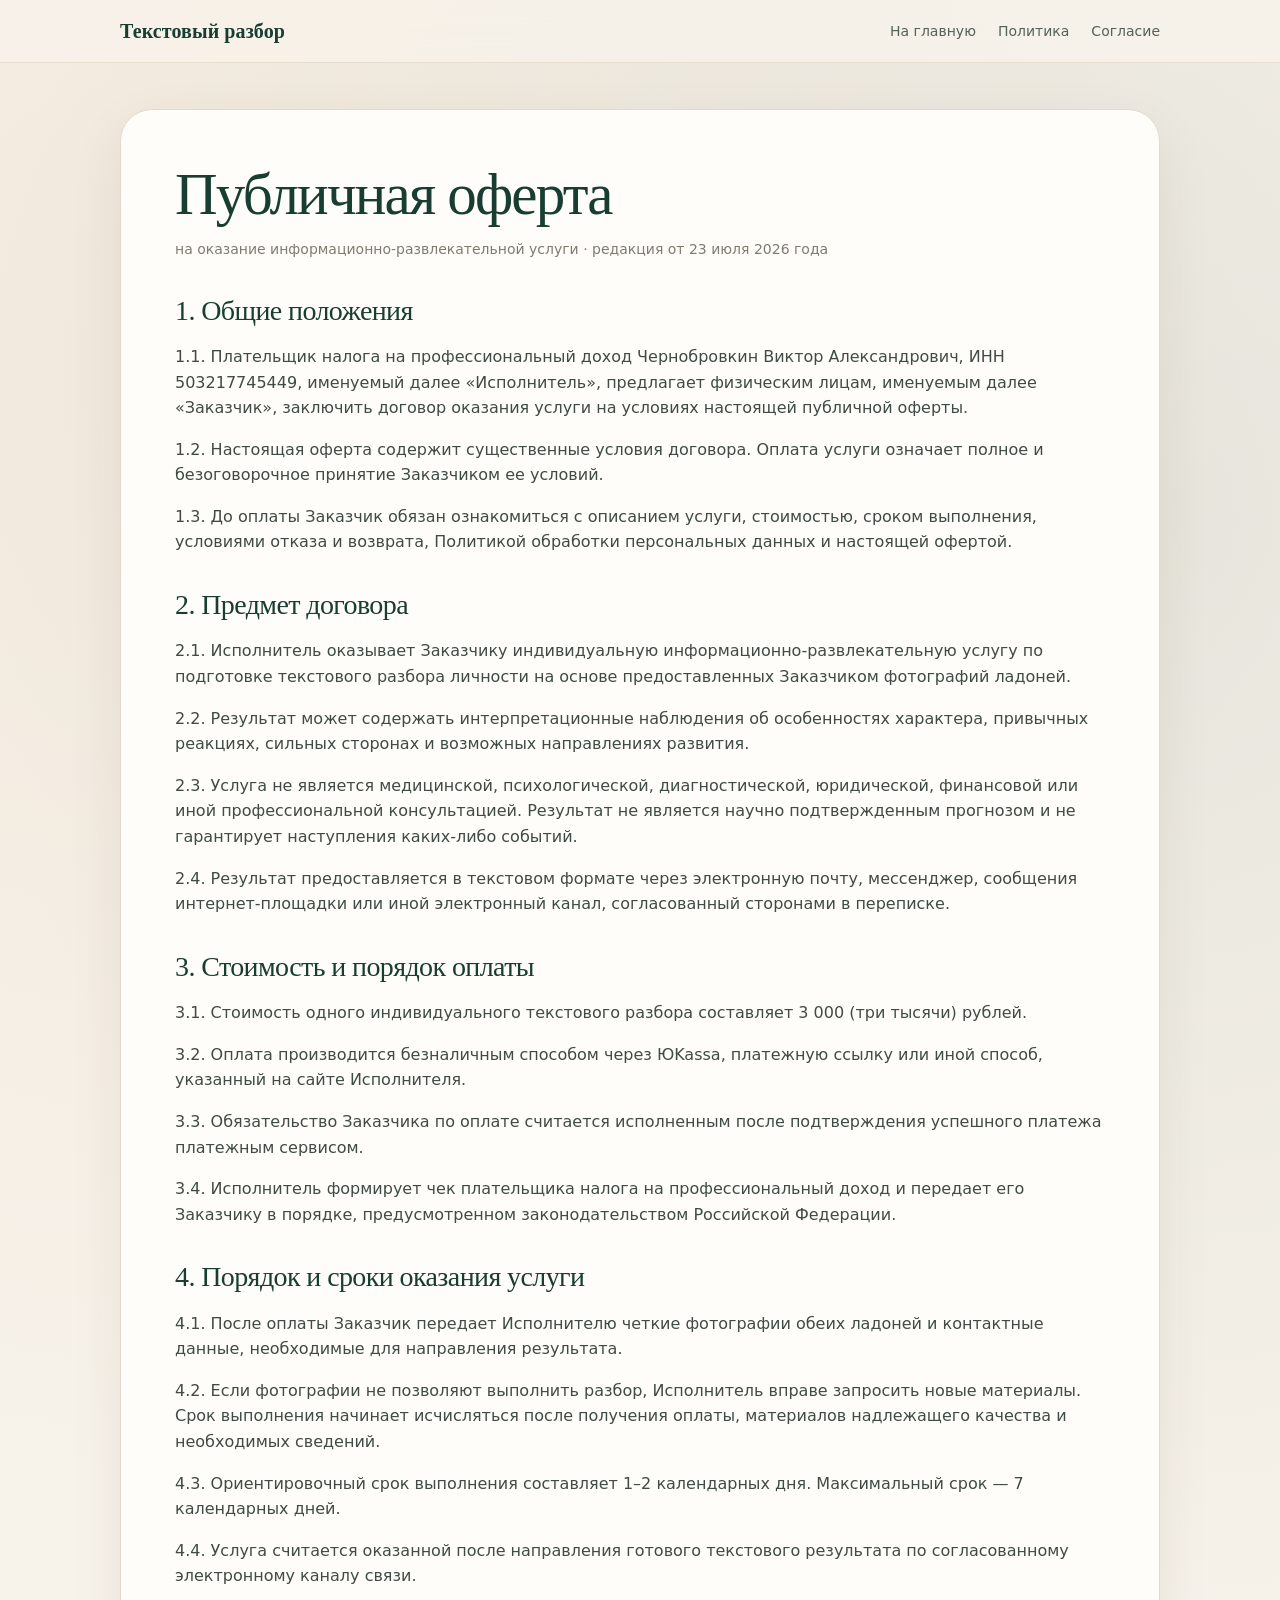
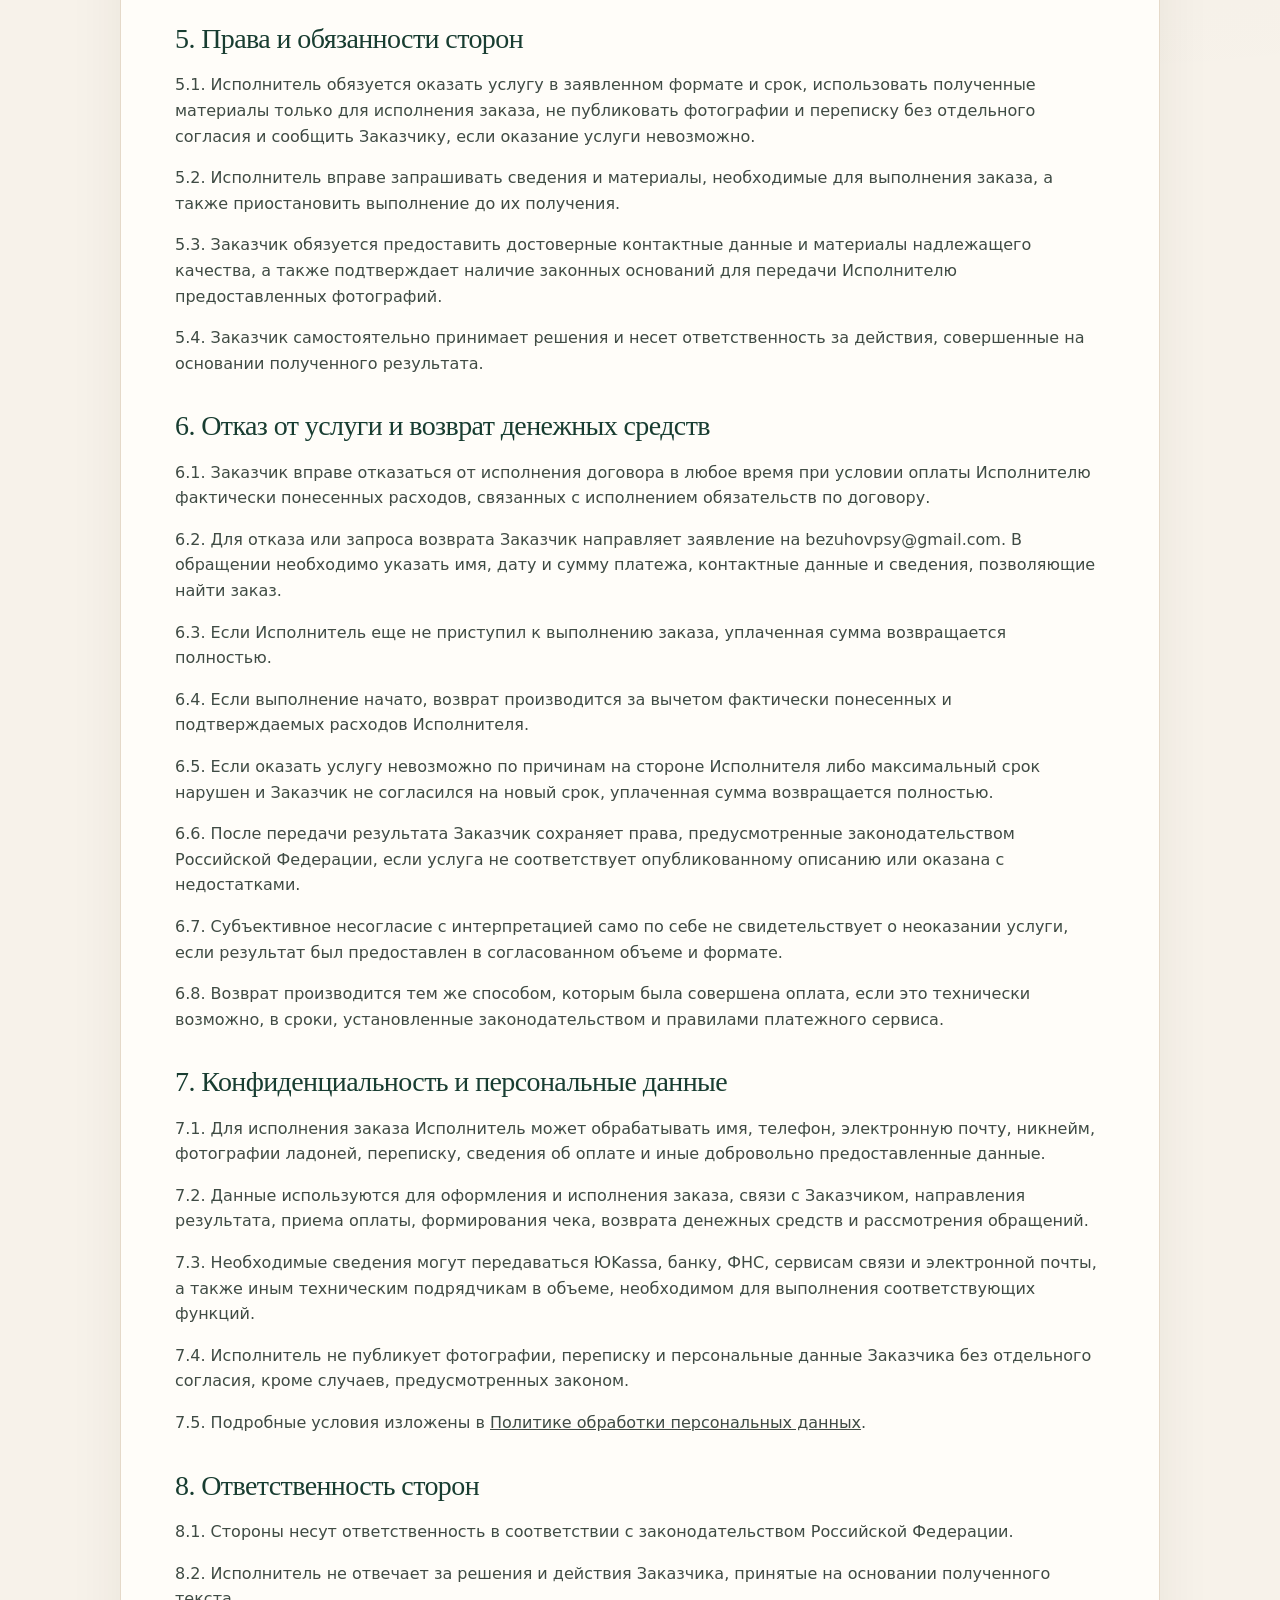
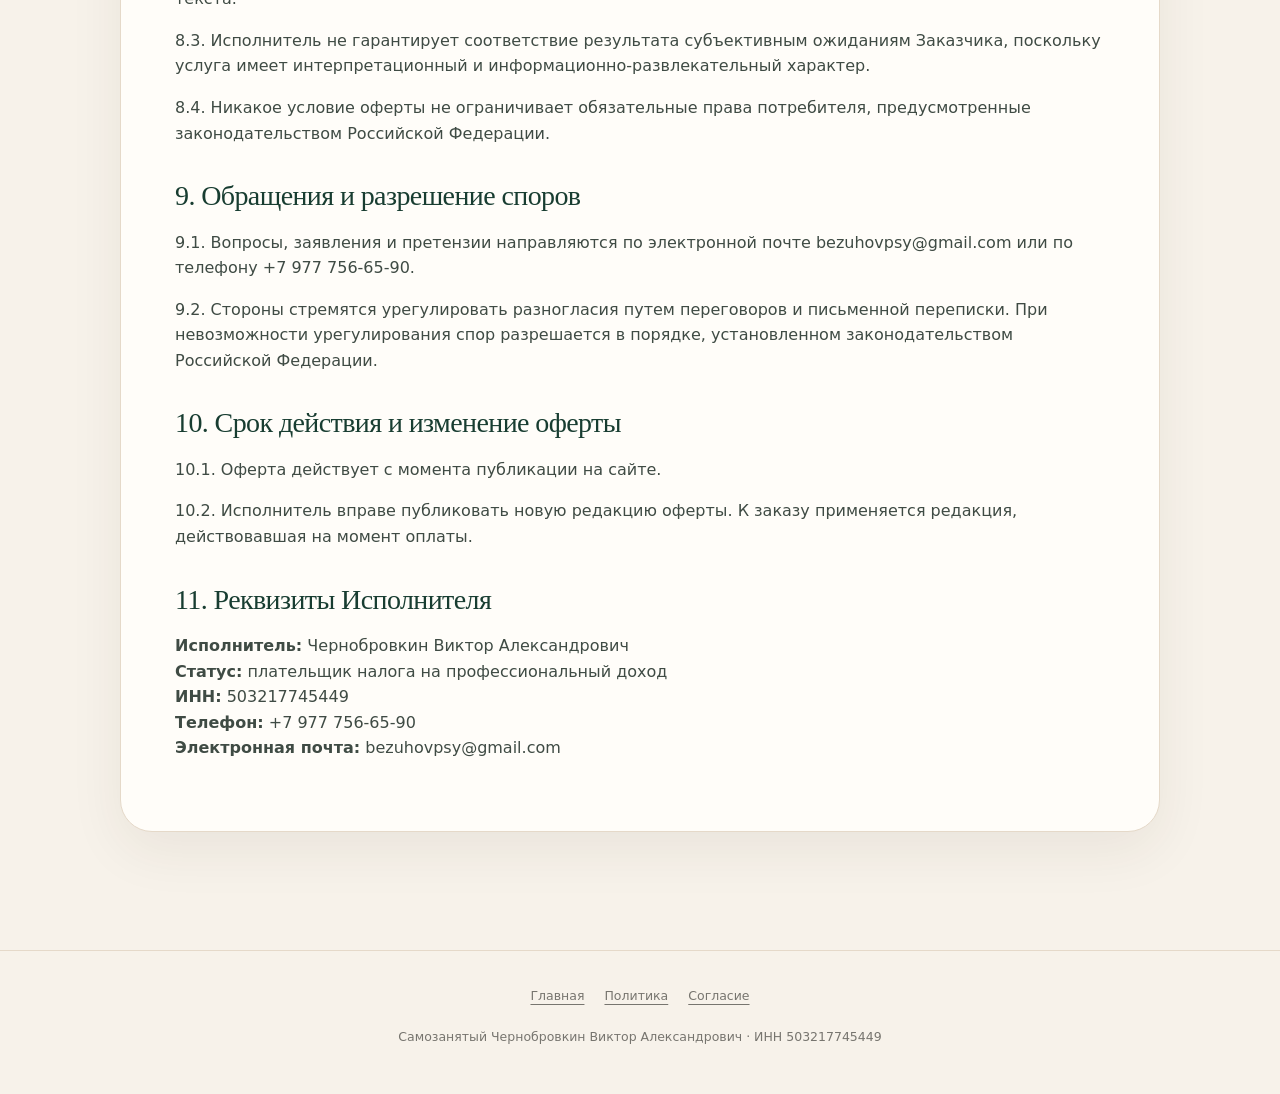
==== oferta.html @ bc2e41d3 "Add files via upload" ====
<!doctype html>
<html lang="ru">
<head>
  <meta charset="utf-8">
  <meta name="viewport" content="width=device-width, initial-scale=1">
  <title>Публичная оферта — Текстовый разбор личности</title>
  <link rel="stylesheet" href="assets/styles.css">
</head>
<body>
<header class="site-header">
  <div class="container header-inner">
    <a class="brand" href="index.html">Текстовый разбор</a>
    <nav class="nav"><a href="index.html">На главную</a><a href="privacy.html">Политика</a><a href="consent.html">Согласие</a></nav>
  </div>
</header>

<main class="legal-page">
  <div class="container">
    <article class="legal-card">
      <h1>Публичная оферта</h1>
      <p class="meta">на оказание информационно-развлекательной услуги · редакция от 23 июля 2026 года</p>

      <h2>1. Общие положения</h2>
      <p>1.1. Плательщик налога на профессиональный доход Чернобровкин Виктор Александрович, ИНН 503217745449, именуемый далее «Исполнитель», предлагает физическим лицам, именуемым далее «Заказчик», заключить договор оказания услуги на условиях настоящей публичной оферты.</p>
      <p>1.2. Настоящая оферта содержит существенные условия договора. Оплата услуги означает полное и безоговорочное принятие Заказчиком ее условий.</p>
      <p>1.3. До оплаты Заказчик обязан ознакомиться с описанием услуги, стоимостью, сроком выполнения, условиями отказа и возврата, Политикой обработки персональных данных и настоящей офертой.</p>

      <h2>2. Предмет договора</h2>
      <p>2.1. Исполнитель оказывает Заказчику индивидуальную информационно-развлекательную услугу по подготовке текстового разбора личности на основе предоставленных Заказчиком фотографий ладоней.</p>
      <p>2.2. Результат может содержать интерпретационные наблюдения об особенностях характера, привычных реакциях, сильных сторонах и возможных направлениях развития.</p>
      <p>2.3. Услуга не является медицинской, психологической, диагностической, юридической, финансовой или иной профессиональной консультацией. Результат не является научно подтвержденным прогнозом и не гарантирует наступления каких-либо событий.</p>
      <p>2.4. Результат предоставляется в текстовом формате через электронную почту, мессенджер, сообщения интернет-площадки или иной электронный канал, согласованный сторонами в переписке.</p>

      <h2>3. Стоимость и порядок оплаты</h2>
      <p>3.1. Стоимость одного индивидуального текстового разбора составляет 3 000 (три тысячи) рублей.</p>
      <p>3.2. Оплата производится безналичным способом через ЮKassa, платежную ссылку или иной способ, указанный на сайте Исполнителя.</p>
      <p>3.3. Обязательство Заказчика по оплате считается исполненным после подтверждения успешного платежа платежным сервисом.</p>
      <p>3.4. Исполнитель формирует чек плательщика налога на профессиональный доход и передает его Заказчику в порядке, предусмотренном законодательством Российской Федерации.</p>

      <h2>4. Порядок и сроки оказания услуги</h2>
      <p>4.1. После оплаты Заказчик передает Исполнителю четкие фотографии обеих ладоней и контактные данные, необходимые для направления результата.</p>
      <p>4.2. Если фотографии не позволяют выполнить разбор, Исполнитель вправе запросить новые материалы. Срок выполнения начинает исчисляться после получения оплаты, материалов надлежащего качества и необходимых сведений.</p>
      <p>4.3. Ориентировочный срок выполнения составляет 1–2 календарных дня. Максимальный срок — 7 календарных дней.</p>
      <p>4.4. Услуга считается оказанной после направления готового текстового результата по согласованному электронному каналу связи.</p>

      <h2>5. Права и обязанности сторон</h2>
      <p>5.1. Исполнитель обязуется оказать услугу в заявленном формате и срок, использовать полученные материалы только для исполнения заказа, не публиковать фотографии и переписку без отдельного согласия и сообщить Заказчику, если оказание услуги невозможно.</p>
      <p>5.2. Исполнитель вправе запрашивать сведения и материалы, необходимые для выполнения заказа, а также приостановить выполнение до их получения.</p>
      <p>5.3. Заказчик обязуется предоставить достоверные контактные данные и материалы надлежащего качества, а также подтверждает наличие законных оснований для передачи Исполнителю предоставленных фотографий.</p>
      <p>5.4. Заказчик самостоятельно принимает решения и несет ответственность за действия, совершенные на основании полученного результата.</p>

      <h2>6. Отказ от услуги и возврат денежных средств</h2>
      <p>6.1. Заказчик вправе отказаться от исполнения договора в любое время при условии оплаты Исполнителю фактически понесенных расходов, связанных с исполнением обязательств по договору.</p>
      <p>6.2. Для отказа или запроса возврата Заказчик направляет заявление на bezuhovpsy@gmail.com. В обращении необходимо указать имя, дату и сумму платежа, контактные данные и сведения, позволяющие найти заказ.</p>
      <p>6.3. Если Исполнитель еще не приступил к выполнению заказа, уплаченная сумма возвращается полностью.</p>
      <p>6.4. Если выполнение начато, возврат производится за вычетом фактически понесенных и подтверждаемых расходов Исполнителя.</p>
      <p>6.5. Если оказать услугу невозможно по причинам на стороне Исполнителя либо максимальный срок нарушен и Заказчик не согласился на новый срок, уплаченная сумма возвращается полностью.</p>
      <p>6.6. После передачи результата Заказчик сохраняет права, предусмотренные законодательством Российской Федерации, если услуга не соответствует опубликованному описанию или оказана с недостатками.</p>
      <p>6.7. Субъективное несогласие с интерпретацией само по себе не свидетельствует о неоказании услуги, если результат был предоставлен в согласованном объеме и формате.</p>
      <p>6.8. Возврат производится тем же способом, которым была совершена оплата, если это технически возможно, в сроки, установленные законодательством и правилами платежного сервиса.</p>

      <h2>7. Конфиденциальность и персональные данные</h2>
      <p>7.1. Для исполнения заказа Исполнитель может обрабатывать имя, телефон, электронную почту, никнейм, фотографии ладоней, переписку, сведения об оплате и иные добровольно предоставленные данные.</p>
      <p>7.2. Данные используются для оформления и исполнения заказа, связи с Заказчиком, направления результата, приема оплаты, формирования чека, возврата денежных средств и рассмотрения обращений.</p>
      <p>7.3. Необходимые сведения могут передаваться ЮKassa, банку, ФНС, сервисам связи и электронной почты, а также иным техническим подрядчикам в объеме, необходимом для выполнения соответствующих функций.</p>
      <p>7.4. Исполнитель не публикует фотографии, переписку и персональные данные Заказчика без отдельного согласия, кроме случаев, предусмотренных законом.</p>
      <p>7.5. Подробные условия изложены в <a href="privacy.html">Политике обработки персональных данных</a>.</p>

      <h2>8. Ответственность сторон</h2>
      <p>8.1. Стороны несут ответственность в соответствии с законодательством Российской Федерации.</p>
      <p>8.2. Исполнитель не отвечает за решения и действия Заказчика, принятые на основании полученного текста.</p>
      <p>8.3. Исполнитель не гарантирует соответствие результата субъективным ожиданиям Заказчика, поскольку услуга имеет интерпретационный и информационно-развлекательный характер.</p>
      <p>8.4. Никакое условие оферты не ограничивает обязательные права потребителя, предусмотренные законодательством Российской Федерации.</p>

      <h2>9. Обращения и разрешение споров</h2>
      <p>9.1. Вопросы, заявления и претензии направляются по электронной почте bezuhovpsy@gmail.com или по телефону +7 977 756-65-90.</p>
      <p>9.2. Стороны стремятся урегулировать разногласия путем переговоров и письменной переписки. При невозможности урегулирования спор разрешается в порядке, установленном законодательством Российской Федерации.</p>

      <h2>10. Срок действия и изменение оферты</h2>
      <p>10.1. Оферта действует с момента публикации на сайте.</p>
      <p>10.2. Исполнитель вправе публиковать новую редакцию оферты. К заказу применяется редакция, действовавшая на момент оплаты.</p>

      <h2>11. Реквизиты Исполнителя</h2>
      <p><strong>Исполнитель:</strong> Чернобровкин Виктор Александрович<br>
      <strong>Статус:</strong> плательщик налога на профессиональный доход<br>
      <strong>ИНН:</strong> 503217745449<br>
      <strong>Телефон:</strong> +7 977 756-65-90<br>
      <strong>Электронная почта:</strong> bezuhovpsy@gmail.com</p>
    </article>
  </div>
</main>

<footer class="site-footer"><div class="container"><div class="footer-links"><a href="index.html">Главная</a><a href="privacy.html">Политика</a><a href="consent.html">Согласие</a></div><div class="requisites">Самозанятый Чернобровкин Виктор Александрович · ИНН 503217745449</div></div></footer>
</body>
</html>
---- assets/styles.css ----
:root {
  --bg: #f7f2ea;
  --surface: rgba(255, 255, 255, 0.82);
  --surface-solid: #fffdf9;
  --ink: #183d31;
  --muted: #6c6a64;
  --line: #e5d9c9;
  --accent: #b78145;
  --soft: #edf0e8;
  --shadow: 0 24px 70px rgba(55, 45, 34, 0.10);
  --radius-xl: 32px;
  --radius-lg: 22px;
  --radius-md: 15px;
}

* { box-sizing: border-box; }
html { scroll-behavior: smooth; }
body {
  margin: 0;
  background:
    radial-gradient(circle at 15% 8%, rgba(183,129,69,.08), transparent 28%),
    radial-gradient(circle at 88% 12%, rgba(24,61,49,.07), transparent 30%),
    var(--bg);
  color: var(--ink);
  font-family: Inter, ui-sans-serif, system-ui, -apple-system, BlinkMacSystemFont, "Segoe UI", sans-serif;
  line-height: 1.6;
}

a { color: inherit; }
img, svg { max-width: 100%; }
button, input, textarea { font: inherit; }

.container {
  width: min(100% - 32px, 1040px);
  margin: 0 auto;
}

.site-header {
  position: sticky;
  top: 0;
  z-index: 20;
  border-bottom: 1px solid rgba(229,217,201,.78);
  background: rgba(247,242,234,.88);
  backdrop-filter: blur(14px);
}

.header-inner {
  min-height: 62px;
  display: flex;
  align-items: center;
  justify-content: space-between;
  gap: 24px;
}

.brand {
  font-family: Georgia, "Times New Roman", serif;
  font-size: 20px;
  font-weight: 700;
  text-decoration: none;
  letter-spacing: .1px;
}

.nav {
  display: flex;
  align-items: center;
  gap: 22px;
  font-size: 14px;
}

.nav a {
  text-decoration: none;
  color: #536159;
}

.nav a:hover { color: var(--ink); }

.hero {
  padding: 78px 0 54px;
}

.hero-grid {
  display: grid;
  grid-template-columns: 1.07fr .93fr;
  gap: 48px;
  align-items: center;
}

.eyebrow {
  display: inline-flex;
  align-items: center;
  gap: 8px;
  margin-bottom: 18px;
  color: #84613b;
  font-size: 13px;
  font-weight: 700;
  text-transform: uppercase;
  letter-spacing: .13em;
}

.eyebrow::before {
  content: "";
  width: 24px;
  height: 1px;
  background: var(--accent);
}

h1, h2, h3 {
  font-family: Georgia, "Times New Roman", serif;
  color: var(--ink);
}

h1 {
  margin: 0 0 22px;
  font-size: clamp(44px, 7vw, 76px);
  font-weight: 500;
  line-height: 1.02;
  letter-spacing: -1.8px;
}

h2 {
  margin: 0 0 18px;
  font-size: clamp(31px, 4.8vw, 47px);
  font-weight: 500;
  line-height: 1.12;
  letter-spacing: -.6px;
}

h3 {
  margin: 0 0 10px;
  font-size: 22px;
  font-weight: 600;
}

.lead {
  max-width: 650px;
  margin: 0;
  color: #5f665f;
  font-size: 19px;
}

.offer-card {
  margin-top: 30px;
  padding: 27px;
  border: 1px solid var(--line);
  border-radius: var(--radius-lg);
  background: var(--surface);
  box-shadow: var(--shadow);
}

.price-row {
  display: flex;
  align-items: end;
  justify-content: space-between;
  gap: 20px;
  margin-bottom: 20px;
}

.price {
  font-family: Georgia, "Times New Roman", serif;
  font-size: 49px;
  line-height: 1;
}

.format {
  color: #8f673c;
  font-family: Georgia, "Times New Roman", serif;
  font-size: 18px;
}

.feature-list {
  display: grid;
  gap: 11px;
  margin: 0 0 23px;
  padding: 0;
  list-style: none;
  color: #4d5b53;
  font-size: 15px;
}

.feature-list li {
  display: flex;
  gap: 10px;
  align-items: flex-start;
}

.feature-list li::before {
  content: "✓";
  flex: 0 0 22px;
  height: 22px;
  display: grid;
  place-items: center;
  border-radius: 50%;
  background: #e6eee9;
  color: var(--ink);
  font-size: 12px;
  font-weight: 800;
}

.button {
  display: inline-flex;
  width: 100%;
  min-height: 57px;
  align-items: center;
  justify-content: center;
  padding: 15px 24px;
  border: 0;
  border-radius: 13px;
  background: var(--ink);
  color: #fff;
  font-weight: 750;
  text-decoration: none;
  cursor: pointer;
  transition: transform .18s ease, opacity .18s ease;
}

.button:hover { transform: translateY(-2px); opacity: .94; }

.secure {
  margin: 13px 0 0;
  color: #7c7d78;
  font-size: 13px;
  text-align: center;
}

.visual-card {
  min-height: 620px;
  position: relative;
  overflow: hidden;
  display: grid;
  place-items: center;
  border: 1px solid var(--line);
  border-radius: var(--radius-xl);
  background: linear-gradient(155deg, #fffdf9 0%, #efe8dd 100%);
  box-shadow: var(--shadow);
}

.visual-card::before {
  content: "";
  position: absolute;
  inset: 16px;
  border: 1px solid rgba(183,129,69,.22);
  border-radius: 25px;
}

.hand-art {
  width: 78%;
  opacity: .82;
}

.visual-note {
  position: absolute;
  right: 22px;
  bottom: 22px;
  left: 22px;
  padding: 15px 17px;
  border: 1px solid rgba(255,255,255,.5);
  border-radius: 15px;
  background: rgba(24,61,49,.76);
  color: white;
  font-size: 14px;
  backdrop-filter: blur(9px);
}

.section { padding: 66px 0; }
.section.compact { padding-top: 34px; }
.section-head {
  max-width: 700px;
  margin: 0 auto 34px;
  text-align: center;
}

.section-head p {
  margin: 0;
  color: var(--muted);
}

.steps {
  display: grid;
  grid-template-columns: repeat(3, 1fr);
  gap: 20px;
}

.step {
  min-height: 210px;
  padding: 27px;
  border: 1px solid var(--line);
  border-radius: var(--radius-lg);
  background: rgba(255,255,255,.6);
}

.step-number {
  width: 43px;
  height: 43px;
  margin-bottom: 20px;
  display: grid;
  place-items: center;
  border-radius: 50%;
  background: var(--ink);
  color: #fff;
  font-weight: 800;
}

.step p { margin: 0; color: var(--muted); }

.included {
  display: grid;
  grid-template-columns: 1fr .82fr;
  gap: 34px;
  align-items: center;
  padding: 38px;
  border: 1px solid var(--line);
  border-radius: var(--radius-xl);
  background: rgba(255,255,255,.58);
}

.checks {
  display: grid;
  gap: 13px;
  margin: 24px 0 0;
  padding: 0;
  list-style: none;
}

.checks li {
  position: relative;
  padding-left: 29px;
  color: #4f5b54;
}

.checks li::before {
  content: "✓";
  position: absolute;
  left: 0;
  color: var(--ink);
  font-weight: 800;
}

.sun-art {
  width: 100%;
  opacity: .78;
}

.notice {
  margin-top: 26px;
  padding: 20px 23px;
  border: 1px solid #dce2d6;
  border-radius: 17px;
  background: var(--soft);
  color: #4f5952;
  font-size: 14px;
}

.notice strong { color: var(--ink); }

.site-footer {
  margin-top: 46px;
  padding: 35px 0 46px;
  border-top: 1px solid var(--line);
  color: #77756f;
  font-size: 12.5px;
  text-align: center;
}

.footer-links {
  display: flex;
  justify-content: center;
  gap: 20px;
  flex-wrap: wrap;
  margin-bottom: 20px;
}

.footer-links a {
  text-underline-offset: 4px;
}

.requisites { line-height: 1.75; }

.legal-page { padding: 46px 0 72px; }
.legal-card {
  padding: clamp(24px, 5vw, 54px);
  border: 1px solid var(--line);
  border-radius: var(--radius-xl);
  background: var(--surface-solid);
  box-shadow: 0 18px 55px rgba(50, 42, 33, .07);
}

.legal-card h1 {
  font-size: clamp(38px, 6vw, 59px);
  margin-bottom: 10px;
}

.legal-card h2 {
  margin-top: 34px;
  font-size: 28px;
}

.legal-card p, .legal-card li { color: #3f4b44; }
.legal-card .meta { color: #817a70; font-size: 14px; }
.legal-card ul { padding-left: 22px; }

.success-wrap {
  min-height: calc(100vh - 62px);
  display: grid;
  place-items: center;
  padding: 48px 0;
}

.success-card {
  max-width: 720px;
  padding: 46px;
  border: 1px solid var(--line);
  border-radius: var(--radius-xl);
  background: var(--surface-solid);
  box-shadow: var(--shadow);
  text-align: center;
}

.success-icon {
  width: 58px;
  height: 58px;
  margin: 0 auto 20px;
  display: grid;
  place-items: center;
  border-radius: 50%;
  background: #e7efe9;
  font-size: 28px;
}

@media (max-width: 800px) {
  .nav { display: none; }
  .hero { padding-top: 42px; }
  .hero-grid, .included { grid-template-columns: 1fr; }
  .visual-card { min-height: 450px; order: -1; }
  .steps { grid-template-columns: 1fr; }
  .price-row { align-items: flex-start; flex-direction: column; }
}

@media (max-width: 480px) {
  .container { width: min(100% - 22px, 1040px); }
  h1 { font-size: 45px; }
  .offer-card, .included, .step, .legal-card, .success-card { padding: 22px; }
  .visual-card { min-height: 390px; }
  .section { padding: 48px 0; }
}
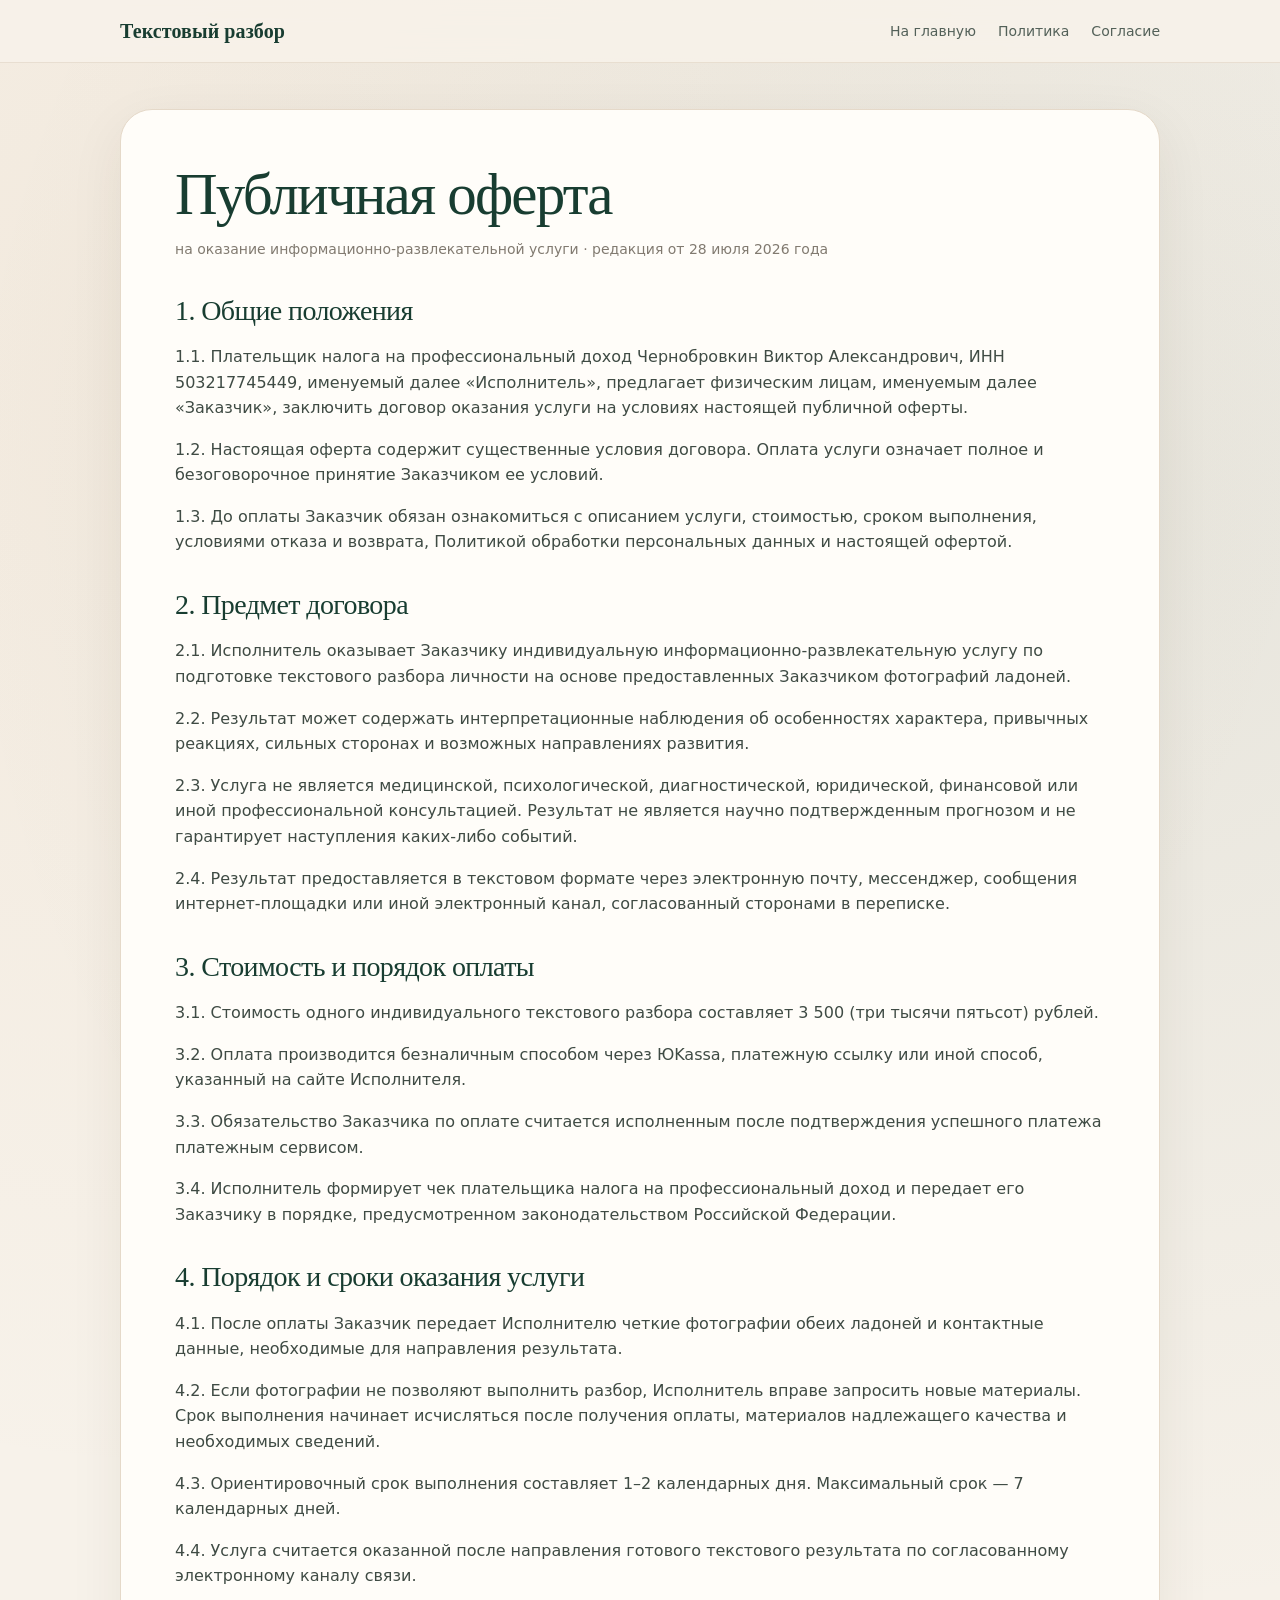
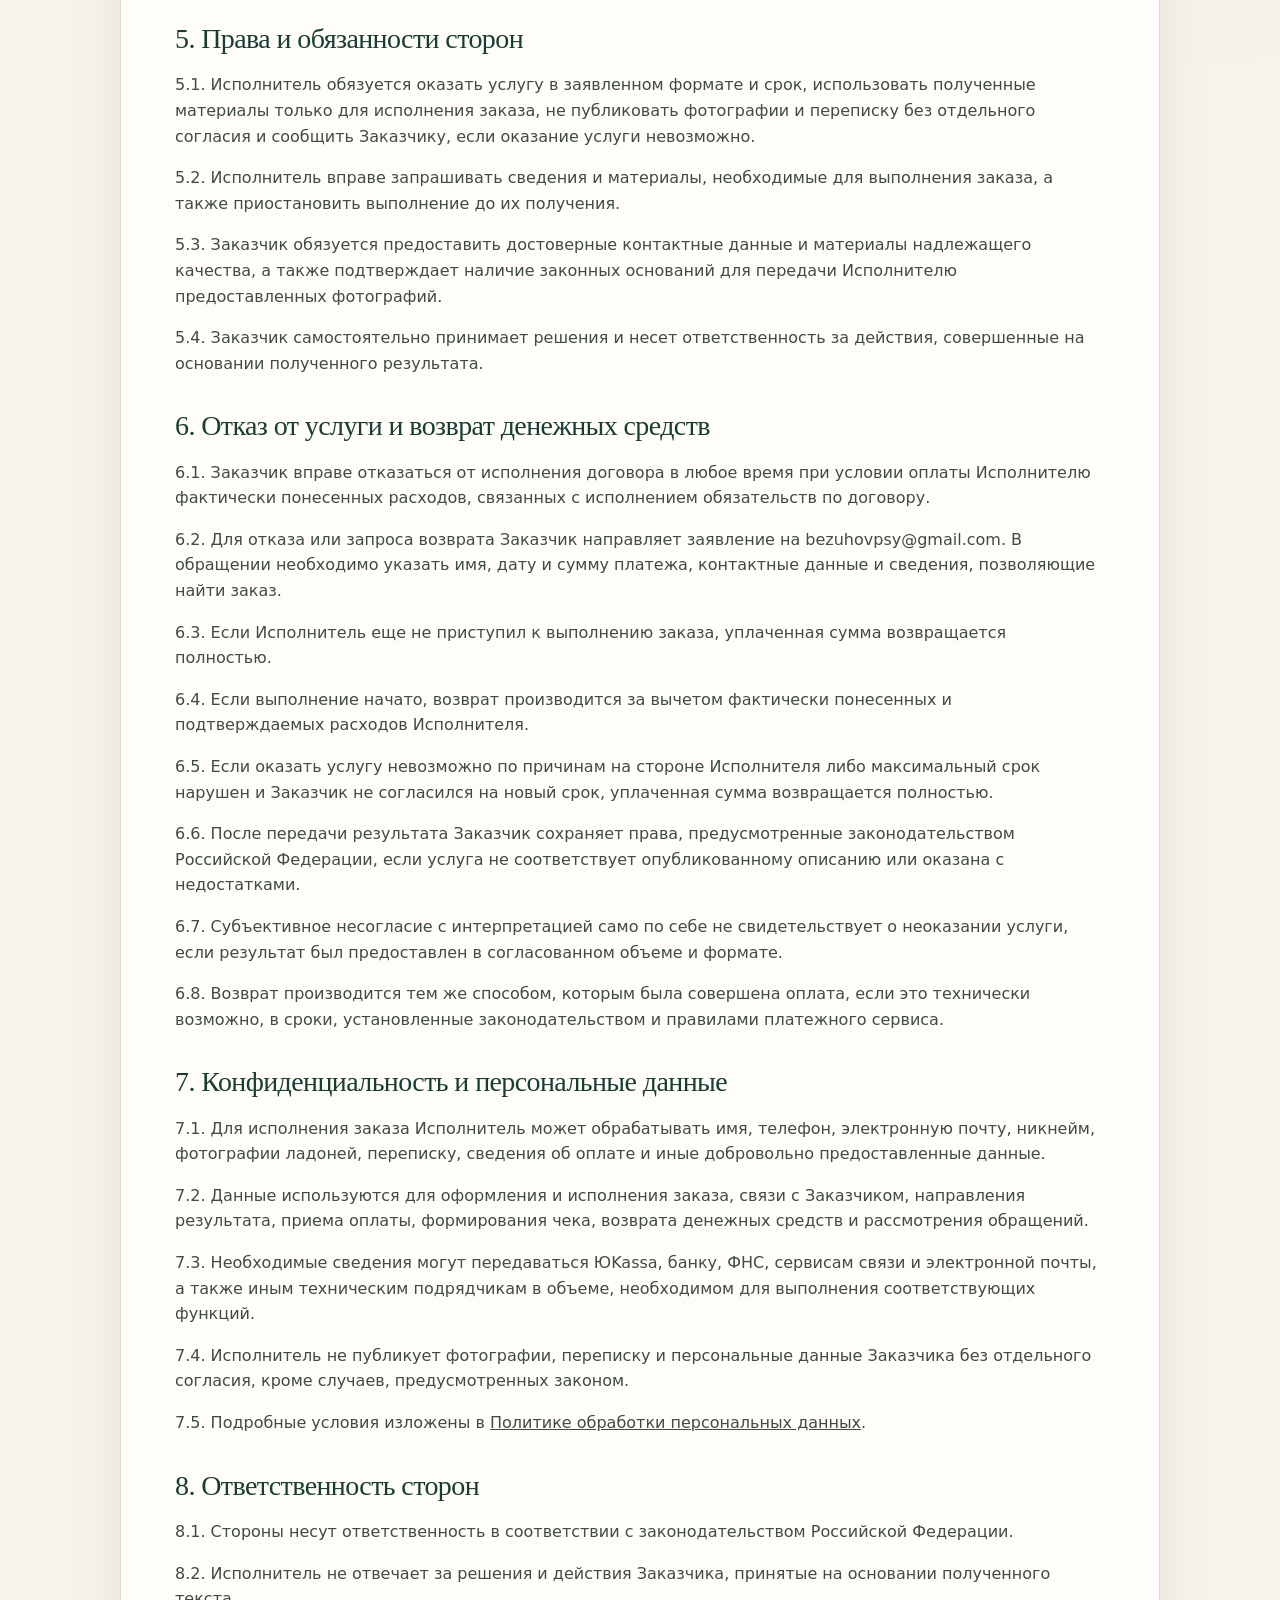
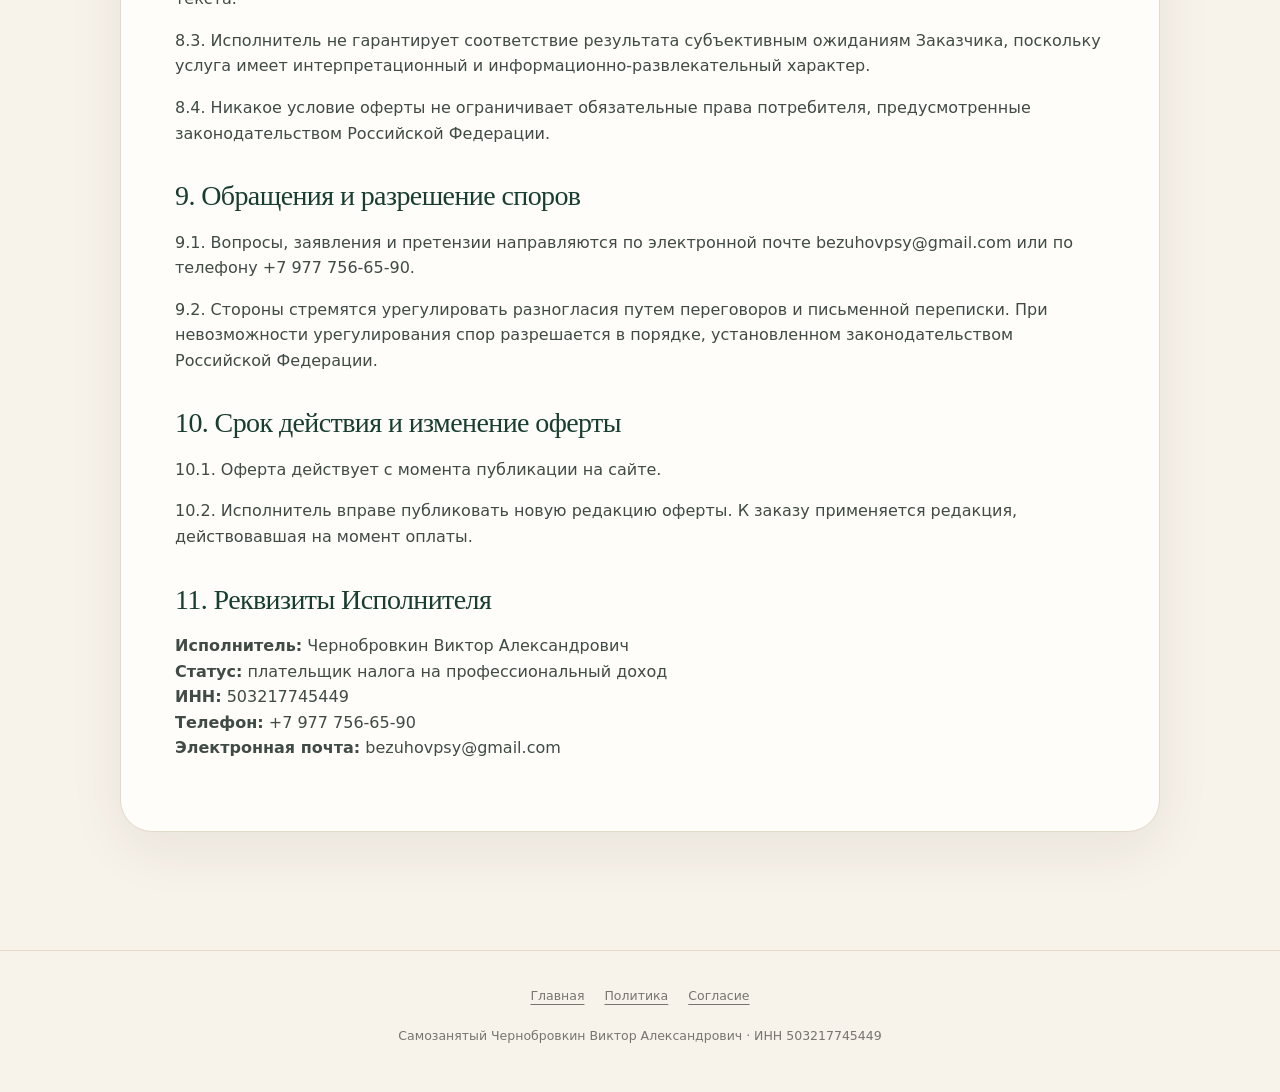
==== commit 780752f9: "Add files via upload" ====
--- a/oferta.html
+++ b/oferta.html
@@ -18,7 +18,7 @@
   <div class="container">
     <article class="legal-card">
       <h1>Публичная оферта</h1>
-      <p class="meta">на оказание информационно-развлекательной услуги · редакция от 23 июля 2026 года</p>
+      <p class="meta">на оказание информационно-развлекательной услуги · редакция от 28 июля 2026 года</p>
 
       <h2>1. Общие положения</h2>
       <p>1.1. Плательщик налога на профессиональный доход Чернобровкин Виктор Александрович, ИНН 503217745449, именуемый далее «Исполнитель», предлагает физическим лицам, именуемым далее «Заказчик», заключить договор оказания услуги на условиях настоящей публичной оферты.</p>
@@ -32,7 +32,7 @@
       <p>2.4. Результат предоставляется в текстовом формате через электронную почту, мессенджер, сообщения интернет-площадки или иной электронный канал, согласованный сторонами в переписке.</p>
 
       <h2>3. Стоимость и порядок оплаты</h2>
-      <p>3.1. Стоимость одного индивидуального текстового разбора составляет 3 000 (три тысячи) рублей.</p>
+      <p>3.1. Стоимость одного индивидуального текстового разбора составляет 3 500 (три тысячи пятьсот) рублей.</p>
       <p>3.2. Оплата производится безналичным способом через ЮKassa, платежную ссылку или иной способ, указанный на сайте Исполнителя.</p>
       <p>3.3. Обязательство Заказчика по оплате считается исполненным после подтверждения успешного платежа платежным сервисом.</p>
       <p>3.4. Исполнитель формирует чек плательщика налога на профессиональный доход и передает его Заказчику в порядке, предусмотренном законодательством Российской Федерации.</p>
--- a/assets/styles.css
+++ b/assets/styles.css
@@ -373,7 +373,49 @@
   text-underline-offset: 4px;
 }
 
-.requisites { line-height: 1.75; }
+.contact-details {
+  display: inline-block;
+  margin-top: 2px;
+  font-size: 11px;
+  color: #9a968e;
+  text-align: center;
+}
+
+.contact-details summary {
+  display: inline-block;
+  cursor: pointer;
+  color: #9a968e;
+  font-size: 10.5px;
+  font-weight: 400;
+  letter-spacing: .01em;
+  list-style: none;
+  text-decoration: underline;
+  text-decoration-color: rgba(154, 150, 142, .42);
+  text-underline-offset: 3px;
+}
+
+.contact-details summary::-webkit-details-marker { display: none; }
+.contact-details summary::marker { content: ""; }
+.contact-details summary:hover { color: #77736c; }
+.contact-details summary:focus-visible {
+  outline: 2px solid rgba(36, 78, 61, .38);
+  outline-offset: 4px;
+  border-radius: 3px;
+}
+
+.contact-details-body {
+  max-width: 580px;
+  margin: 11px auto 0;
+  color: #858179;
+  font-size: 11.5px;
+  line-height: 1.7;
+}
+
+.contact-details-body a {
+  color: inherit;
+  text-underline-offset: 3px;
+}
+
 
 .legal-page { padding: 46px 0 72px; }
 .legal-card {
@@ -433,7 +475,12 @@
   .visual-card { min-height: 450px; order: -1; }
   .steps { grid-template-columns: 1fr; }
   .price-row { align-items: flex-start; flex-direction: column; }
-}
+  .contact-details { margin-top: 1px; }
+  .contact-details summary { font-size: 10px; }
+  .contact-details-body { max-width: 94%; font-size: 11px; }
+  .site-footer { padding-bottom: 30px; }
+}
+
 
 @media (max-width: 480px) {
   .container { width: min(100% - 22px, 1040px); }
